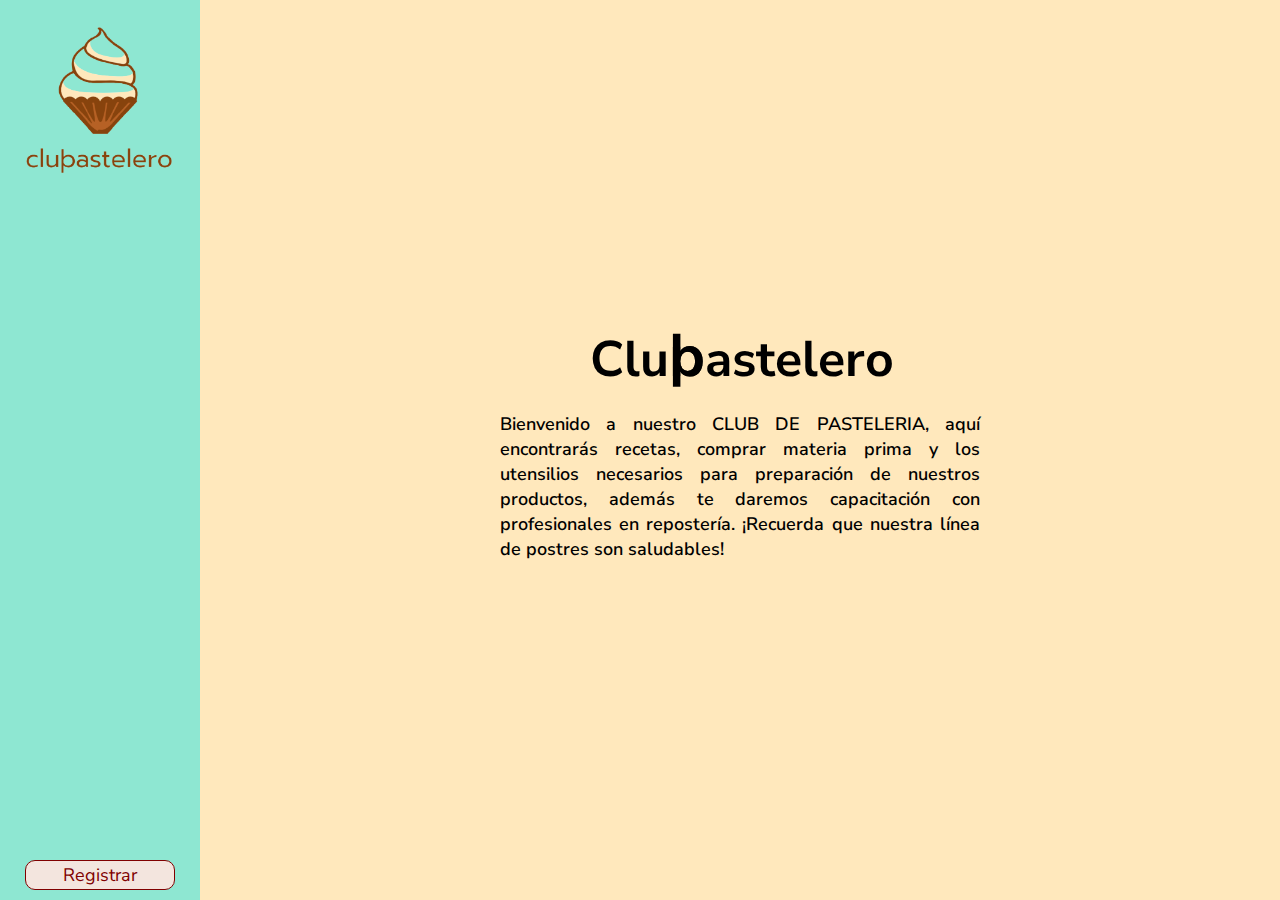
==== index.html @ 12ff05dd "pagina inicial" ====
<!DOCTYPE html>
<html lang="en">

<head>
    <meta charset="UTF-8">
    <meta http-equiv="X-UA-Compatible" content="IE=edge">
    <meta name="viewport" content="width=device-width, initial-scale=1.0">
    <title>Club pastelero</title>
    <link rel="shortcut icon" href="/img/logo.png" />
    <link rel="stylesheet" href="css/estilos.css">
    
</head>

<body>
    <nav id="landing_navbar">
        <img src="img/logo_nombre-removebg.png" alt="logo" id="navbar_logo" />

        <a href="registro.html" id="link_registro">
            <button id="btn_irRegistro">
                Registrar
            </button>
        </a>
    </nav>
    <div id="contenedor">
        <section id="section_Home">
            <div id="car">
                <h1 id="nombre1">
                    Clu<span>b</span>
                </h1>
                <h1 id="nombre2">
                    <span>p</span>astelero
                </h1>
                <p id="descripcion">Bienvenido a nuestro CLUB DE PASTELERIA, aquí encontrarás recetas, comprar materia
                    prima y los
                    utensilios necesarios para preparación de nuestros productos, además te daremos capacitación con
                    profesionales en repostería. ¡Recuerda que nuestra línea de postres son saludables!
                </p>
            </div>
        </section>
    </div>
</body>

</html>
---- css/estilos.css ----
/* GENERAL */
@import url('https://fonts.googleapis.com/css2?family=Nunito+Sans:ital,wght@0,200;0,300;0,400;0,600;0,700;0,800;0,900;1,200;1,300;1,400;1,600;1,700;1,800;1,900&display=swap');
*{
margin: 0;
padding: 0;
font-family: 'Nunito Sans', sans-serif;
}

:root {
    --cafe-bg-color: #800000;
    --amarillo-bg-color: #FFFFA7;
    --rosado-bg-color: #FAA786;
    --rojo-bg-color: #FF4343;
    --naranja-bg-color: #FF9021;
    --azul-bg-color: #8EE7D2;
    --piel-bg-color: #FFE8BC;
}

/*________________________________*/
/*____________INDEX_______________*/
/*________________________________*/
#landing_navbar {
    position: absolute;
    width: 200px;
    height: 100vh;
    background-color: var(--azul-bg-color);
    display: flex;
}
#navbar_logo{
    width: 150px;
    height: 150px;
    padding-left: 25px;
    padding-top: 25px;
}
#btn_irRegistro{
    width: 150px;
    height: 30px;
    font-size: 18px;
    position: absolute;
    left:    25px;
    bottom:   10px;
    border: 1px solid var(--cafe-bg-color);
    border-radius: 10px;
    color: var(--cafe-bg-color);
    background-color: rgb(243, 229, 222);
}

#link_registro{

    text-decoration: none;
}

#btn_irRegistro:hover{
    border: 2px solid var(--cafe-bg-color);
    background-color: var(--piel-bg-color);
    box-shadow: 2px 2px 10px 2px #8000006c;
}

#contenedor{
    width: calc(100% - 200px);
    height: 100vh;
    margin-left: 200px;

}
#section_Home{
    background-color: rgb(255, 255, 255);
    width: 100%;
    height: 100%;
    display: flex;
    background-color: var(--piel-bg-color);
    font-weight: 600;
}

#section_Home #car{
    width: 500px;
    height: 300px;
    margin: auto;
}
#section_Home #nombre1{
    width: 300px;
    height: 00px;
    margin: 15px 100px 0px 100px;
    font-size: 50px;
    transition: all 1.0s;
}

#section_Home #nombre2{
    width: 300px;
    margin: 0px 10px 15px 179px;
    font-size: 50px;
}

#section_Home span{
    font-size: 60px;
    transition: all 1.0s;
}

#section_Home #descripcion{
    width: 480px;
    margin: 10px;
    line-height: 25px;
    font-size: 18px;
    text-align: justify
}

#section_Home #car:hover #nombre1{
    height: 50px;
}
#section_Home #car:hover span{
    font-size: 70px;

}

/*________________________________*/
/*____________REGISTRO____________*/
/*________________________________*/

#contenedor_registro{
    width: 100vw;
    height: 100vh;
    display: flex;
    background: rgba(3, 3, 3, 0.2) fixed no-repeat 50% 50%;
    background-size: cover;
    background-image: url(/img/fondo_seccion_1.png);
}
#form_registro_usuario {
    width:300px;
	padding:16px;
	border-radius:10px;
	margin:auto;
	background-color:var(--azul-bg-color);
}

#form_registro_usuario #logo{
    width:100px;
	margin:10px 100px 10px 100px;
}



#form_registro_usuario input{
    width: 200px;
    height: 20px;
    margin:  20px auto ;
    display: block;

    border:1px solid #f6f6f6;
	border-radius:3px;
	background-color:#f6f6f6;


	padding:3px 10px;
    
}

#btn_enviar_registro{
    display: block;
    font-size: 18px;
    width: 150px;
    height: 30px;
    margin: auto;
    margin-top: 10px;
    border: 1px solid var(--cafe-bg-color);
    border-color: var(--cafe-bg-color);
    border-radius: 10px;
    color: var(--cafe-bg-color);
}
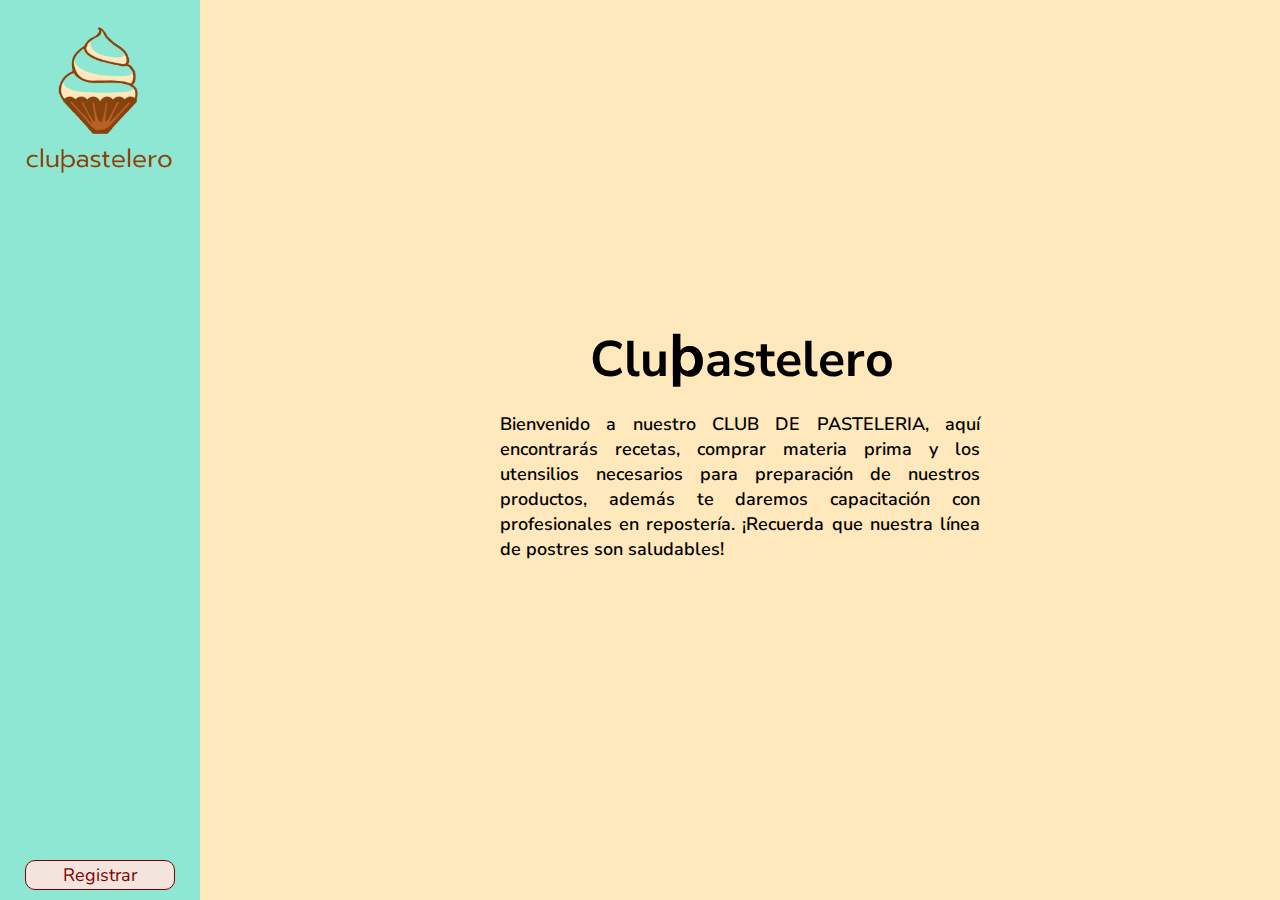
==== commit 29aecdd4: "pagina web 7" ====
--- a/index.html
+++ b/index.html
@@ -5,10 +5,9 @@
     <meta charset="UTF-8">
     <meta http-equiv="X-UA-Compatible" content="IE=edge">
     <meta name="viewport" content="width=device-width, initial-scale=1.0">
-    <title>Club pastelero</title>
-    <link rel="shortcut icon" href="/img/logo.png" />
+    <title>Home</title>
+    <link rel="shortcut icon" href="img/logo.png" />
     <link rel="stylesheet" href="css/estilos.css">
-    
 </head>
 
 <body>
--- a/css/estilos.css
+++ b/css/estilos.css
@@ -121,7 +121,8 @@
     display: flex;
     background: rgba(3, 3, 3, 0.2) fixed no-repeat 50% 50%;
     background-size: cover;
-    background-image: url(/img/fondo_seccion_1.png);
+    background-image: url("../img/fondo_seccion_2.png");
+
 }
 #form_registro_usuario {
     width:300px;
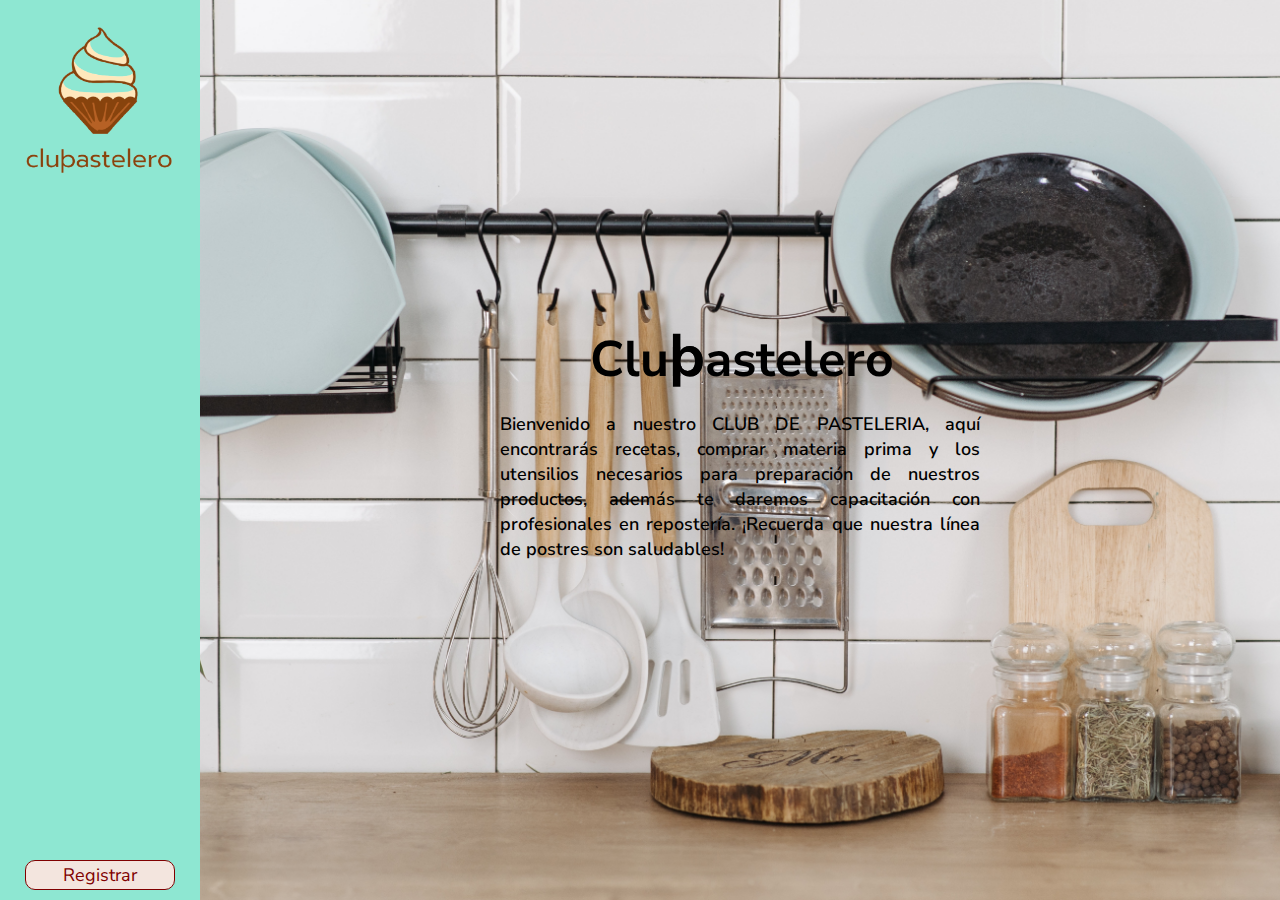
==== commit fab42da6: "sabado 1" ====
--- a/index.html
+++ b/index.html
@@ -11,11 +11,11 @@
 </head>
 
 <body>
-    <nav id="landing_navbar">
+    <nav id="nav_drawer">
         <img src="img/logo_nombre-removebg.png" alt="logo" id="navbar_logo" />
 
         <a href="registro.html" id="link_registro">
-            <button id="btn_irRegistro">
+            <button id="buttonreg_nav">
                 Registrar
             </button>
         </a>
--- a/css/estilos.css
+++ b/css/estilos.css
@@ -19,7 +19,7 @@
 /*________________________________*/
 /*____________INDEX_______________*/
 /*________________________________*/
-#landing_navbar {
+#nav_drawer {
     position: absolute;
     width: 200px;
     height: 100vh;
@@ -32,7 +32,7 @@
     padding-left: 25px;
     padding-top: 25px;
 }
-#btn_irRegistro{
+#buttonreg_nav{
     width: 150px;
     height: 30px;
     font-size: 18px;
@@ -50,7 +50,7 @@
     text-decoration: none;
 }
 
-#btn_irRegistro:hover{
+#buttonreg_nav:hover{
     border: 2px solid var(--cafe-bg-color);
     background-color: var(--piel-bg-color);
     box-shadow: 2px 2px 10px 2px #8000006c;
@@ -61,6 +61,7 @@
     height: 100vh;
     margin-left: 200px;
 
+
 }
 #section_Home{
     background-color: rgb(255, 255, 255);
@@ -69,6 +70,11 @@
     display: flex;
     background-color: var(--piel-bg-color);
     font-weight: 600;
+    
+    background: rgba(3, 3, 3, 0.2) fixed no-repeat 50% 50%;
+    background-size: cover;
+    background-image: url("../img/fondo_seccion_3.png");
+
 }
 
 #section_Home #car{
@@ -82,17 +88,20 @@
     margin: 15px 100px 0px 100px;
     font-size: 50px;
     transition: all 1.0s;
+    user-select: none;
 }
 
 #section_Home #nombre2{
     width: 300px;
     margin: 0px 10px 15px 179px;
     font-size: 50px;
+    user-select: none;
 }
 
 #section_Home span{
     font-size: 60px;
     transition: all 1.0s;
+    user-select: none;
 }
 
 #section_Home #descripcion{
@@ -100,7 +109,8 @@
     margin: 10px;
     line-height: 25px;
     font-size: 18px;
-    text-align: justify
+    text-align: justify;
+    user-select: none;
 }
 
 #section_Home #car:hover #nombre1{
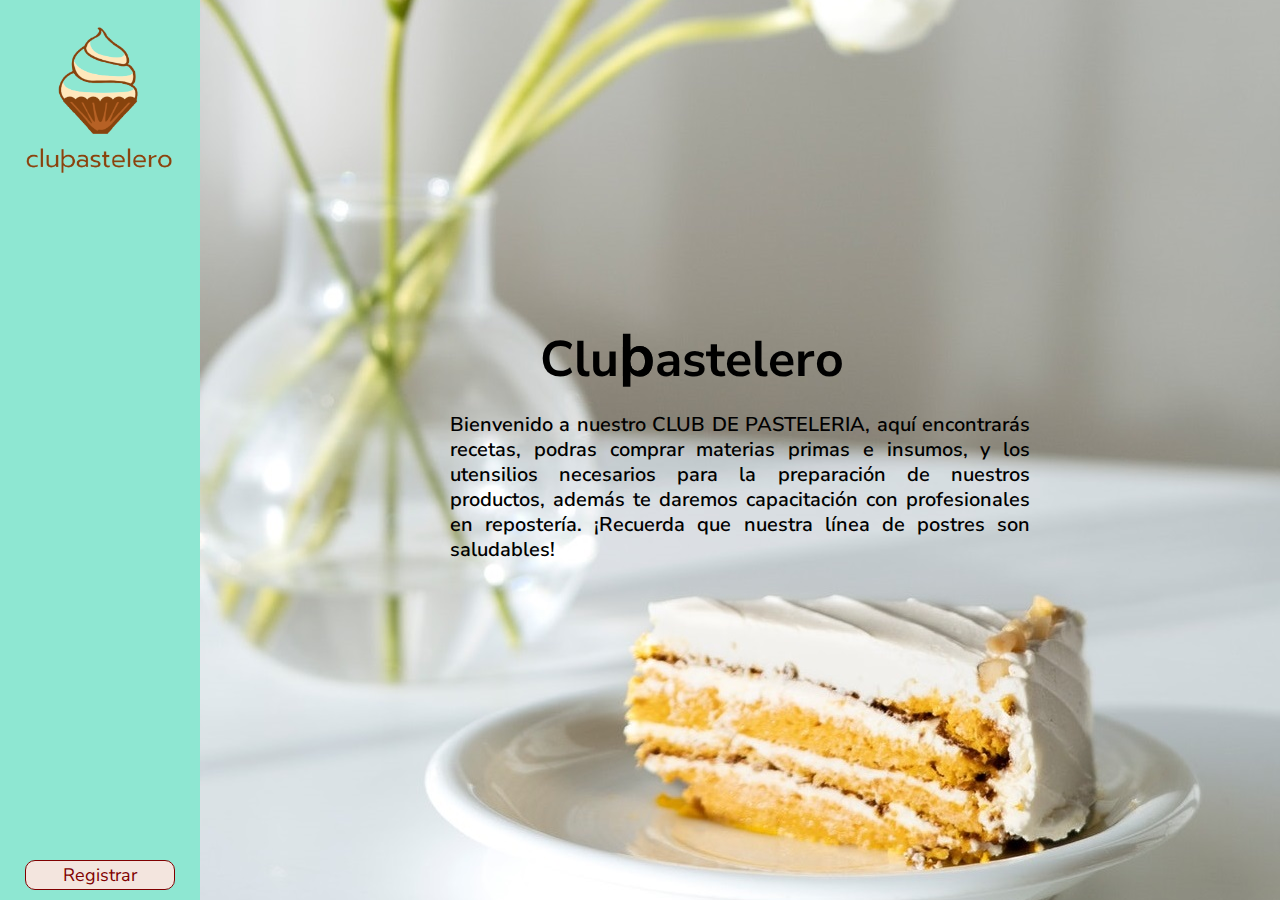
==== commit 282eb586: "se organizo el repositorio, se ajusto imagen de fondo y botones" ====
--- a/index.html
+++ b/index.html
@@ -29,9 +29,9 @@
                 <h1 id="nombre2">
                     <span>p</span>astelero
                 </h1>
-                <p id="descripcion">Bienvenido a nuestro CLUB DE PASTELERIA, aquí encontrarás recetas, comprar materia
-                    prima y los
-                    utensilios necesarios para preparación de nuestros productos, además te daremos capacitación con
+                <p id="descripcion">Bienvenido a nuestro CLUB DE PASTELERIA, aquí encontrarás recetas, podras comprar
+                    materias primas e insumos, y los
+                    utensilios necesarios para la preparación de nuestros productos, además te daremos capacitación con
                     profesionales en repostería. ¡Recuerda que nuestra línea de postres son saludables!
                 </p>
             </div>
--- a/css/estilos.css
+++ b/css/estilos.css
@@ -1,5 +1,6 @@
-/* GENERAL */
+
 @import url('https://fonts.googleapis.com/css2?family=Nunito+Sans:ital,wght@0,200;0,300;0,400;0,600;0,700;0,800;0,900;1,200;1,300;1,400;1,600;1,700;1,800;1,900&display=swap');
+@import url('https://fonts.googleapis.com/css2?family=Dancing+Script:wght@700&display=swap');
 *{
 margin: 0;
 padding: 0;
@@ -33,6 +34,7 @@
     padding-top: 25px;
 }
 #buttonreg_nav{
+    cursor: pointer;
     width: 150px;
     height: 30px;
     font-size: 18px;
@@ -73,12 +75,12 @@
     
     background: rgba(3, 3, 3, 0.2) fixed no-repeat 50% 50%;
     background-size: cover;
-    background-image: url("../img/fondo_seccion_3.png");
+    background-image: url("../img/fondo_4.png");
 
 }
 
 #section_Home #car{
-    width: 500px;
+    width: 600px;
     height: 300px;
     margin: auto;
 }
@@ -105,19 +107,22 @@
 }
 
 #section_Home #descripcion{
-    width: 480px;
+    width: 580px;
     margin: 10px;
     line-height: 25px;
-    font-size: 18px;
+    font-size: 20px;
     text-align: justify;
     user-select: none;
 }
 
+
 #section_Home #car:hover #nombre1{
     height: 50px;
+    margin-top: -5%;
 }
 #section_Home #car:hover span{
     font-size: 70px;
+    color: var(--piel-bg-color);
 
 }
 
@@ -143,8 +148,8 @@
 }
 
 #form_registro_usuario #logo{
-    width:100px;
-	margin:10px 100px 10px 100px;
+    width:150px;
+	margin:10px 75px 10px 75px;
 }
 
 
@@ -165,6 +170,7 @@
 }
 
 #btn_enviar_registro{
+    cursor: pointer;
     display: block;
     font-size: 18px;
     width: 150px;
@@ -177,5 +183,9 @@
     color: var(--cafe-bg-color);
 }
 
+#btn_enviar_registro:hover{
+    border: 2px solid var(--cafe-bg-color);
+    background-color: var(--piel-bg-color);
+    box-shadow: 2px 2px 10px 2px #8000006c;
+}
 
-
